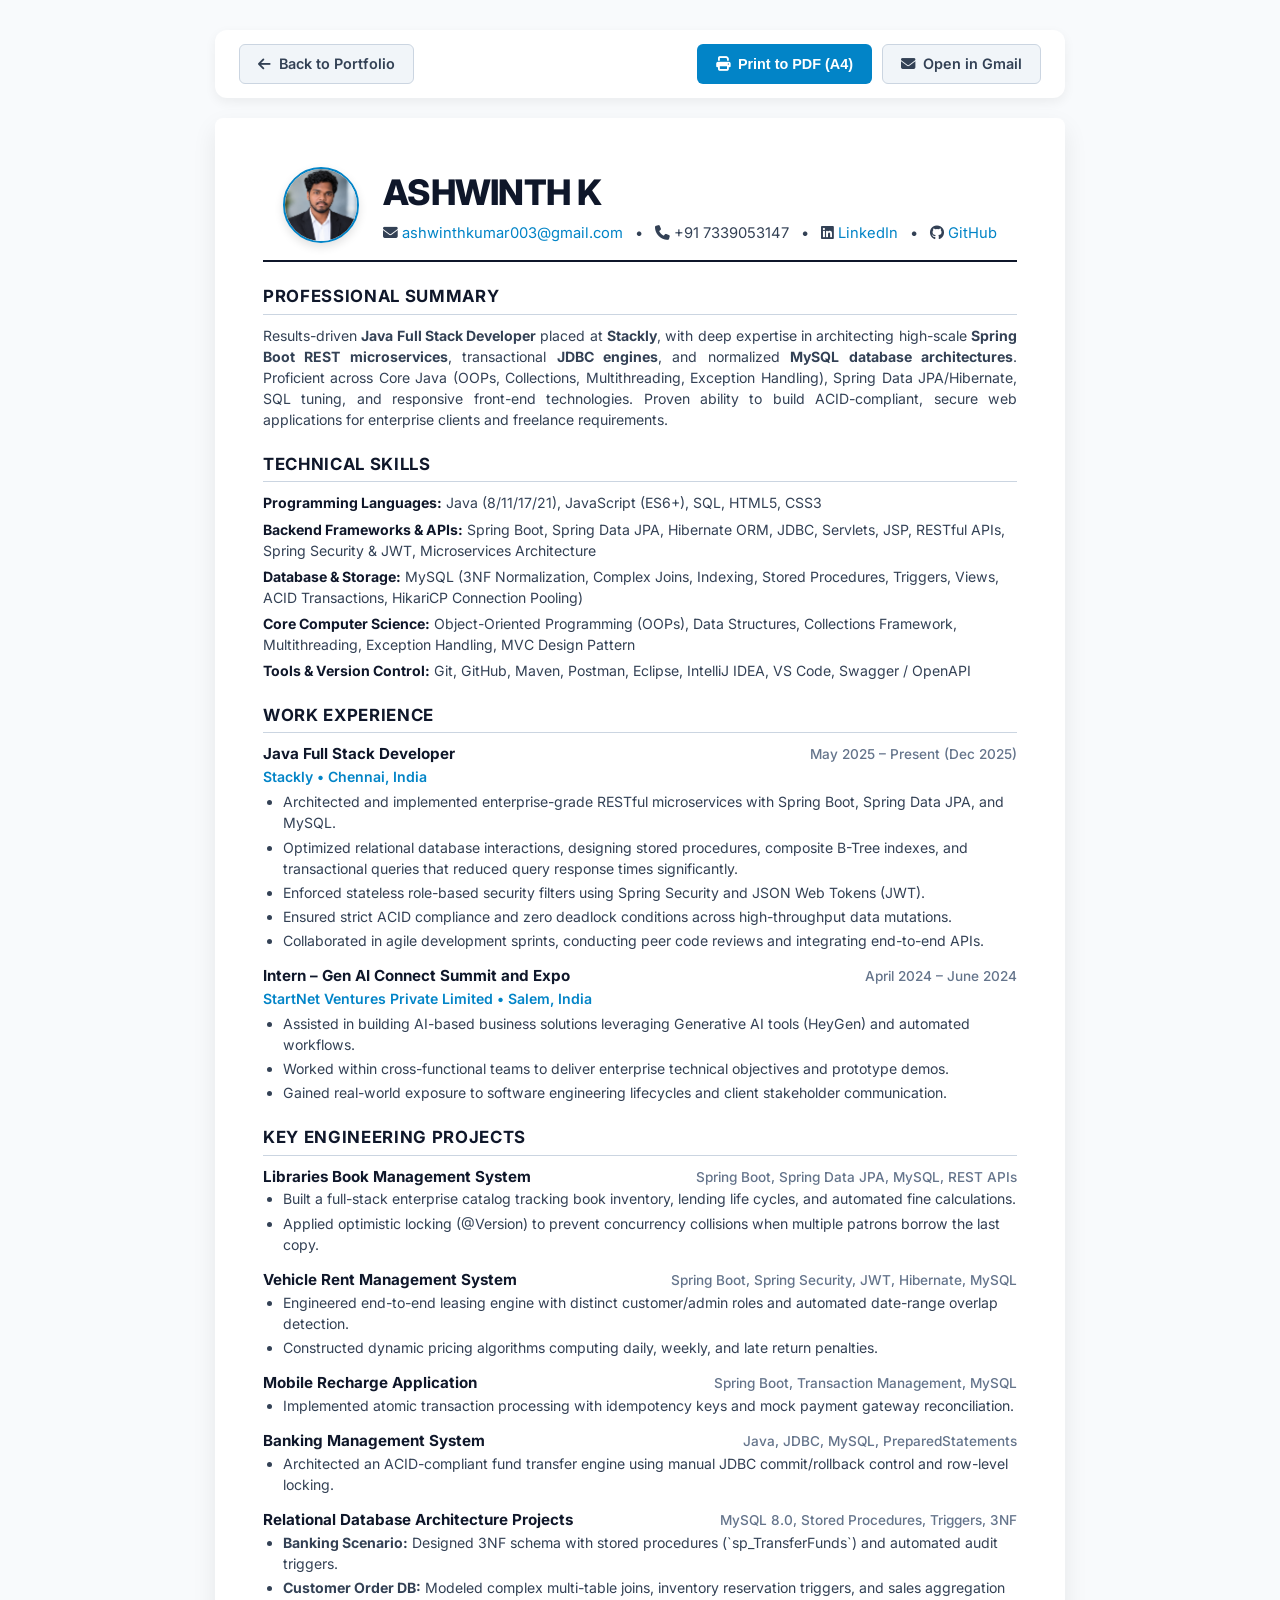
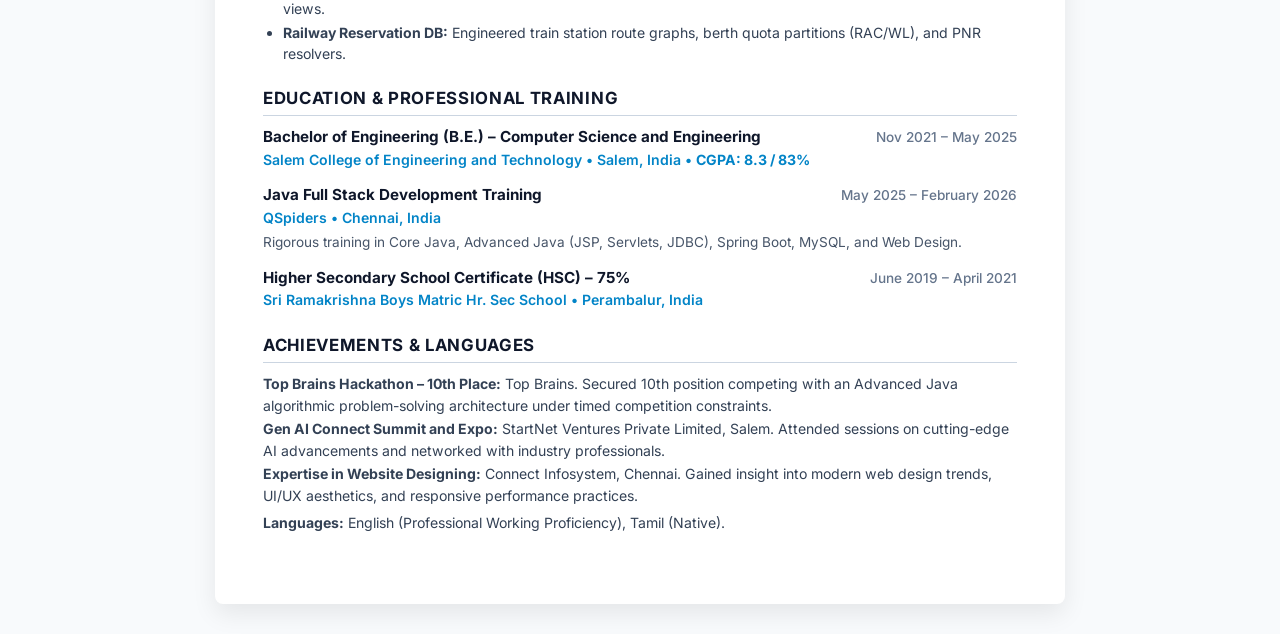
==== resume.html @ b4a5644e "Deploy Ashwinth K Java Full Stack Developer Portfolio" ====
<!DOCTYPE html>
<html lang="en">
<head>
  <meta charset="UTF-8">
  <meta name="viewport" content="width=device-width, initial-scale=1.0">
  <title>Ashwinth K - Resume | Java Full Stack Developer</title>
  
  <link rel="icon" type="image/png" href="assets/images/logo.png">
  <link rel="preconnect" href="https://fonts.googleapis.com">
  <link rel="preconnect" href="https://fonts.gstatic.com" crossorigin>
  <link href="https://fonts.googleapis.com/css2?family=Inter:wght@300;400;500;600;700;800&family=JetBrains+Mono:wght@400;500;600&display=swap" rel="stylesheet">
  <link rel="stylesheet" href="https://cdnjs.cloudflare.com/ajax/libs/font-awesome/6.5.1/css/all.min.css">

  <style>
    :root {
      --primary: #0f172a;
      --secondary: #334155;
      --accent: #0284c7;
      --border: #cbd5e1;
      --bg: #f8fafc;
    }

    * {
      box-sizing: border-box;
      margin: 0;
      padding: 0;
    }

    body {
      background-color: var(--bg);
      color: var(--primary);
      font-family: 'Inter', -apple-system, sans-serif;
      line-height: 1.5;
      padding: 30px 16px;
    }

    .toolbar {
      max-width: 850px;
      margin: 0 auto 20px auto;
      display: flex;
      justify-content: space-between;
      align-items: center;
      background: #ffffff;
      padding: 14px 24px;
      border-radius: 12px;
      box-shadow: 0 4px 12px rgba(0,0,0,0.06);
    }

    .btn {
      display: inline-flex;
      align-items: center;
      gap: 8px;
      padding: 8px 18px;
      border-radius: 6px;
      font-weight: 600;
      font-size: 0.9rem;
      cursor: pointer;
      text-decoration: none;
      transition: all 0.2s ease;
      border: 1px solid transparent;
    }

    .btn-primary {
      background: #0284c7;
      color: #ffffff;
    }

    .btn-primary:hover {
      background: #0369a1;
    }

    .btn-secondary {
      background: #f1f5f9;
      color: #334155;
      border-color: #cbd5e1;
    }

    .btn-secondary:hover {
      background: #e2e8f0;
    }

    .resume-sheet {
      max-width: 850px;
      margin: 0 auto;
      background: #ffffff;
      padding: 48px;
      border-radius: 8px;
      box-shadow: 0 10px 25px rgba(0,0,0,0.08);
    }

    header {
      text-align: center;
      border-bottom: 2px solid var(--primary);
      padding-bottom: 16px;
      margin-bottom: 22px;
    }

    h1 {
      font-size: 2.2rem;
      font-weight: 800;
      letter-spacing: -0.02em;
      color: var(--primary);
      margin-bottom: 6px;
    }

    .contact-info {
      font-size: 0.92rem;
      color: var(--secondary);
      display: flex;
      justify-content: center;
      flex-wrap: wrap;
      gap: 14px;
    }

    .contact-info a {
      color: var(--accent);
      text-decoration: none;
    }

    .section {
      margin-bottom: 22px;
    }

    .section-title {
      font-size: 1.05rem;
      font-weight: 700;
      text-transform: uppercase;
      letter-spacing: 0.04em;
      color: var(--primary);
      border-bottom: 1.5px solid var(--border);
      padding-bottom: 4px;
      margin-bottom: 10px;
    }

    .item {
      margin-bottom: 14px;
    }

    .item-header {
      display: flex;
      justify-content: space-between;
      align-items: baseline;
      font-weight: 700;
      font-size: 0.95rem;
      color: var(--primary);
    }

    .item-subheader {
      font-size: 0.88rem;
      color: var(--accent);
      font-weight: 600;
      margin-bottom: 4px;
    }

    .item-date {
      font-size: 0.85rem;
      color: #64748b;
      font-weight: 500;
    }

    ul.bullets {
      list-style-type: disc;
      margin-left: 20px;
      font-size: 0.88rem;
      color: #334155;
    }

    ul.bullets li {
      margin-bottom: 3px;
    }

    .skills-block {
      font-size: 0.88rem;
      color: #334155;
      display: flex;
      flex-direction: column;
      gap: 5px;
    }

    .skills-block strong {
      color: var(--primary);
    }

    /* Print-specific layout optimization for A4 */
    @media print {
      body {
        background: #ffffff;
        padding: 0;
      }

      .toolbar {
        display: none !important;
      }

      .resume-sheet {
        padding: 24px 32px;
        box-shadow: none;
        border-radius: 0;
        max-width: 100%;
      }

      h1 {
        font-size: 1.8rem;
      }

      .section {
        margin-bottom: 16px;
      }

      @page {
        margin: 1cm;
        size: A4 portrait;
      }
    }
  </style>
</head>
<body>

  <!-- Top Toolbar -->
  <div class="toolbar">
    <a href="index.html" class="btn btn-secondary">
      <i class="fa-solid fa-arrow-left"></i> Back to Portfolio
    </a>
    <div style="display: flex; gap: 10px;">
      <button onclick="window.print()" class="btn btn-primary">
        <i class="fa-solid fa-print"></i> Print to PDF (A4)
      </button>
      <a href="https://mail.google.com/mail/?view=cm&fs=1&to=ashwinthkumar003@gmail.com" target="_blank" rel="noopener noreferrer" class="btn btn-secondary">
        <i class="fa-solid fa-envelope"></i> Open in Gmail
      </a>
    </div>
  </div>

  <!-- Printable Resume Paper -->
  <main class="resume-sheet">
    <header style="display: flex; align-items: center; justify-content: center; gap: 24px; text-align: left;">
      <div style="width: 76px; height: 76px; border-radius: 50%; overflow: hidden; border: 2.5px solid #0284c7; flex-shrink: 0; box-shadow: 0 4px 10px rgba(0,0,0,0.12); display: flex; align-items: center; justify-content: center;">
        <img src="assets/images/Ashwinth_k.png" onerror="this.onerror=null; this.src='assets/images/profile-placeholder.svg';" alt="Ashwinth K" style="width: 100%; height: 100%; border-radius: 50%; object-fit: cover; transform: scale(1.05); display: block;">
      </div>
      <div>
        <h1 style="margin-bottom: 4px;">ASHWINTH K</h1>
        <div class="contact-info" style="justify-content: flex-start; gap: 12px;">
          <span><i class="fa-solid fa-envelope"></i> <a href="https://mail.google.com/mail/?view=cm&fs=1&to=ashwinthkumar003@gmail.com" target="_blank">ashwinthkumar003@gmail.com</a></span>
          <span>&bull;</span>
          <span><i class="fa-solid fa-phone"></i> +91 7339053147</span>
          <span>&bull;</span>
          <span><i class="fa-brands fa-linkedin"></i> <a href="https://www.linkedin.com/in/ashwinth-k-91616529b" target="_blank">LinkedIn</a></span>
          <span>&bull;</span>
          <span><i class="fa-brands fa-github"></i> <a href="https://github.com/Ashwinth-k-3018" target="_blank">GitHub</a></span>
        </div>
      </div>
    </header>

    <!-- Professional Summary -->
    <section class="section">
      <h2 class="section-title">Professional Summary</h2>
      <p style="font-size: 0.88rem; color: #334155; text-align: justify;">
        Results-driven <strong>Java Full Stack Developer</strong> placed at <strong>Stackly</strong>, with deep expertise in architecting high-scale <strong>Spring Boot REST microservices</strong>, transactional <strong>JDBC engines</strong>, and normalized <strong>MySQL database architectures</strong>. Proficient across Core Java (OOPs, Collections, Multithreading, Exception Handling), Spring Data JPA/Hibernate, SQL tuning, and responsive front-end technologies. Proven ability to build ACID-compliant, secure web applications for enterprise clients and freelance requirements.
      </p>
    </section>

    <!-- Technical Skills -->
    <section class="section">
      <h2 class="section-title">Technical Skills</h2>
      <div class="skills-block">
        <div><strong>Programming Languages:</strong> Java (8/11/17/21), JavaScript (ES6+), SQL, HTML5, CSS3</div>
        <div><strong>Backend Frameworks &amp; APIs:</strong> Spring Boot, Spring Data JPA, Hibernate ORM, JDBC, Servlets, JSP, RESTful APIs, Spring Security &amp; JWT, Microservices Architecture</div>
        <div><strong>Database &amp; Storage:</strong> MySQL (3NF Normalization, Complex Joins, Indexing, Stored Procedures, Triggers, Views, ACID Transactions, HikariCP Connection Pooling)</div>
        <div><strong>Core Computer Science:</strong> Object-Oriented Programming (OOPs), Data Structures, Collections Framework, Multithreading, Exception Handling, MVC Design Pattern</div>
        <div><strong>Tools &amp; Version Control:</strong> Git, GitHub, Maven, Postman, Eclipse, IntelliJ IDEA, VS Code, Swagger / OpenAPI</div>
      </div>
    </section>

    <!-- Work Experience -->
    <section class="section">
      <h2 class="section-title">Work Experience</h2>
      
      <div class="item">
        <div class="item-header">
          <span>Java Full Stack Developer</span>
          <span class="item-date">May 2025 &ndash; Present (Dec 2025)</span>
        </div>
        <div class="item-subheader">Stackly &bull; Chennai, India</div>
        <ul class="bullets">
          <li>Architected and implemented enterprise-grade RESTful microservices with Spring Boot, Spring Data JPA, and MySQL.</li>
          <li>Optimized relational database interactions, designing stored procedures, composite B-Tree indexes, and transactional queries that reduced query response times significantly.</li>
          <li>Enforced stateless role-based security filters using Spring Security and JSON Web Tokens (JWT).</li>
          <li>Ensured strict ACID compliance and zero deadlock conditions across high-throughput data mutations.</li>
          <li>Collaborated in agile development sprints, conducting peer code reviews and integrating end-to-end APIs.</li>
        </ul>
      </div>

      <div class="item">
        <div class="item-header">
          <span>Intern &ndash; Gen AI Connect Summit and Expo</span>
          <span class="item-date">April 2024 &ndash; June 2024</span>
        </div>
        <div class="item-subheader">StartNet Ventures Private Limited &bull; Salem, India</div>
        <ul class="bullets">
          <li>Assisted in building AI-based business solutions leveraging Generative AI tools (HeyGen) and automated workflows.</li>
          <li>Worked within cross-functional teams to deliver enterprise technical objectives and prototype demos.</li>
          <li>Gained real-world exposure to software engineering lifecycles and client stakeholder communication.</li>
        </ul>
      </div>
    </section>

    <!-- Key Projects -->
    <section class="section">
      <h2 class="section-title">Key Engineering Projects</h2>
      
      <div class="item">
        <div class="item-header">
          <span>Libraries Book Management System</span>
          <span class="item-date">Spring Boot, Spring Data JPA, MySQL, REST APIs</span>
        </div>
        <ul class="bullets">
          <li>Built a full-stack enterprise catalog tracking book inventory, lending life cycles, and automated fine calculations.</li>
          <li>Applied optimistic locking (@Version) to prevent concurrency collisions when multiple patrons borrow the last copy.</li>
        </ul>
      </div>

      <div class="item">
        <div class="item-header">
          <span>Vehicle Rent Management System</span>
          <span class="item-date">Spring Boot, Spring Security, JWT, Hibernate, MySQL</span>
        </div>
        <ul class="bullets">
          <li>Engineered end-to-end leasing engine with distinct customer/admin roles and automated date-range overlap detection.</li>
          <li>Constructed dynamic pricing algorithms computing daily, weekly, and late return penalties.</li>
        </ul>
      </div>

      <div class="item">
        <div class="item-header">
          <span>Mobile Recharge Application</span>
          <span class="item-date">Spring Boot, Transaction Management, MySQL</span>
        </div>
        <ul class="bullets">
          <li>Implemented atomic transaction processing with idempotency keys and mock payment gateway reconciliation.</li>
        </ul>
      </div>

      <div class="item">
        <div class="item-header">
          <span>Banking Management System</span>
          <span class="item-date">Java, JDBC, MySQL, PreparedStatements</span>
        </div>
        <ul class="bullets">
          <li>Architected an ACID-compliant fund transfer engine using manual JDBC commit/rollback control and row-level locking.</li>
        </ul>
      </div>

      <div class="item">
        <div class="item-header">
          <span>Relational Database Architecture Projects</span>
          <span class="item-date">MySQL 8.0, Stored Procedures, Triggers, 3NF</span>
        </div>
        <ul class="bullets">
          <li><strong>Banking Scenario:</strong> Designed 3NF schema with stored procedures (`sp_TransferFunds`) and automated audit triggers.</li>
          <li><strong>Customer Order DB:</strong> Modeled complex multi-table joins, inventory reservation triggers, and sales aggregation views.</li>
          <li><strong>Railway Reservation DB:</strong> Engineered train station route graphs, berth quota partitions (RAC/WL), and PNR resolvers.</li>
        </ul>
      </div>
    </section>

    <!-- Education & Training -->
    <section class="section">
      <h2 class="section-title">Education &amp; Professional Training</h2>
      
      <div class="item">
        <div class="item-header">
          <span>Bachelor of Engineering (B.E.) &ndash; Computer Science and Engineering</span>
          <span class="item-date">Nov 2021 &ndash; May 2025</span>
        </div>
        <div class="item-subheader">Salem College of Engineering and Technology &bull; Salem, India &bull; <strong>CGPA: 8.3 / 83%</strong></div>
      </div>

      <div class="item">
        <div class="item-header">
          <span>Java Full Stack Development Training</span>
          <span class="item-date">May 2025 &ndash; February 2026</span>
        </div>
        <div class="item-subheader">QSpiders &bull; Chennai, India</div>
        <p style="font-size: 0.85rem; color: #475569;">Rigorous training in Core Java, Advanced Java (JSP, Servlets, JDBC), Spring Boot, MySQL, and Web Design.</p>
      </div>

      <div class="item">
        <div class="item-header">
          <span>Higher Secondary School Certificate (HSC) &ndash; 75%</span>
          <span class="item-date">June 2019 &ndash; April 2021</span>
        </div>
        <div class="item-subheader">Sri Ramakrishna Boys Matric Hr. Sec School &bull; Perambalur, India</div>
      </div>
    </section>

    <!-- Achievements & Languages -->
    <section class="section">
      <h2 class="section-title">Achievements &amp; Languages</h2>
      <div style="font-size: 0.88rem; color: #334155; line-height: 1.6;">
        <p><strong>Top Brains Hackathon &ndash; 10th Place:</strong> Top Brains. Secured 10th position competing with an Advanced Java algorithmic problem-solving architecture under timed competition constraints.</p>
        <p><strong>Gen AI Connect Summit and Expo:</strong> StartNet Ventures Private Limited, Salem. Attended sessions on cutting-edge AI advancements and networked with industry professionals.</p>
        <p><strong>Expertise in Website Designing:</strong> Connect Infosystem, Chennai. Gained insight into modern web design trends, UI/UX aesthetics, and responsive performance practices.</p>
        <p style="margin-top: 4px;"><strong>Languages:</strong> English (Professional Working Proficiency), Tamil (Native).</p>
      </div>
    </section>

  </main>

</body>
</html>
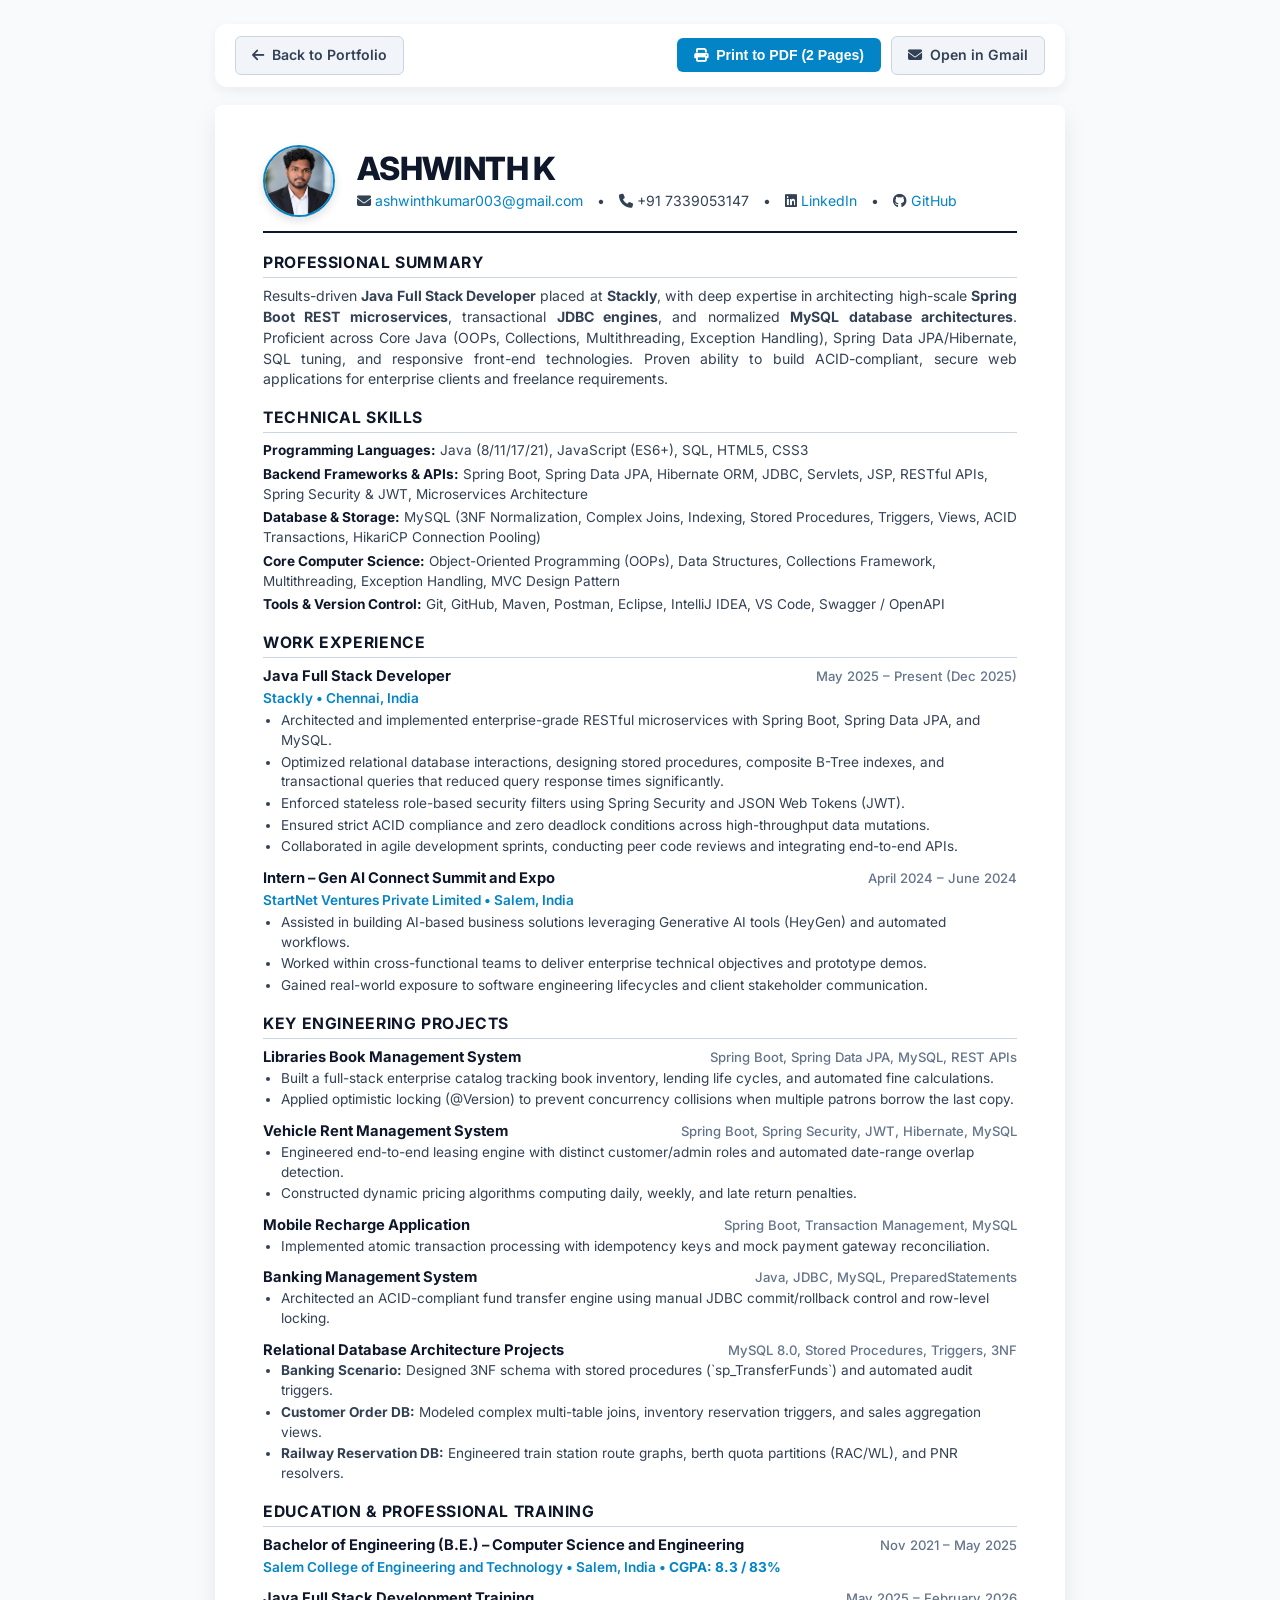
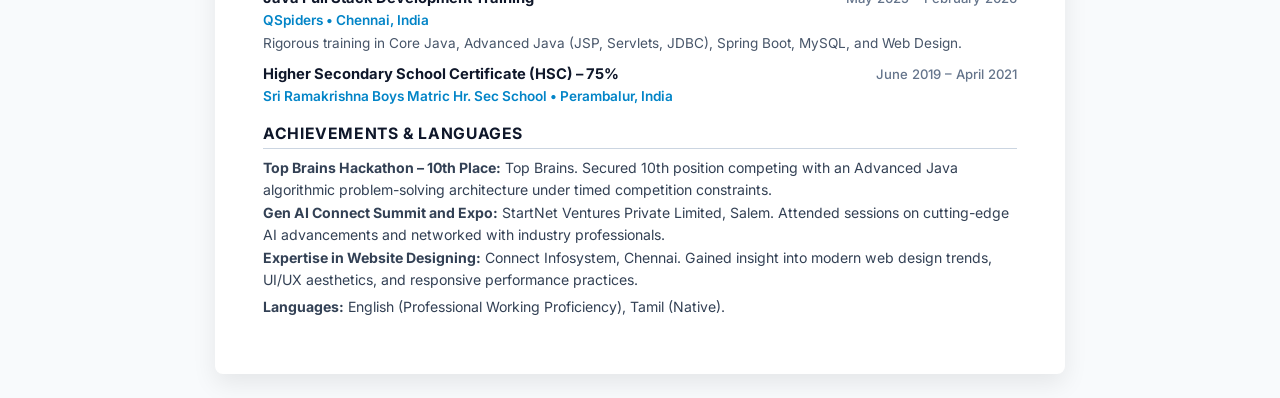
==== commit d9a26f5b: "Update portfolio responsive layout and 2-page resume" ====
--- a/resume.html
+++ b/resume.html
@@ -30,34 +30,42 @@
       background-color: var(--bg);
       color: var(--primary);
       font-family: 'Inter', -apple-system, sans-serif;
-      line-height: 1.5;
-      padding: 30px 16px;
+      line-height: 1.48;
+      padding: 24px 16px;
     }
 
     .toolbar {
       max-width: 850px;
-      margin: 0 auto 20px auto;
+      margin: 0 auto 18px auto;
       display: flex;
       justify-content: space-between;
       align-items: center;
       background: #ffffff;
-      padding: 14px 24px;
+      padding: 12px 20px;
       border-radius: 12px;
       box-shadow: 0 4px 12px rgba(0,0,0,0.06);
+      gap: 12px;
+    }
+
+    .toolbar-actions {
+      display: flex;
+      gap: 10px;
+      align-items: center;
     }
 
     .btn {
       display: inline-flex;
       align-items: center;
       gap: 8px;
-      padding: 8px 18px;
+      padding: 8px 16px;
       border-radius: 6px;
       font-weight: 600;
-      font-size: 0.9rem;
+      font-size: 0.88rem;
       cursor: pointer;
       text-decoration: none;
       transition: all 0.2s ease;
       border: 1px solid transparent;
+      white-space: nowrap;
     }
 
     .btn-primary {
@@ -83,33 +91,60 @@
       max-width: 850px;
       margin: 0 auto;
       background: #ffffff;
-      padding: 48px;
+      padding: 40px 48px;
       border-radius: 8px;
       box-shadow: 0 10px 25px rgba(0,0,0,0.08);
     }
 
     header {
-      text-align: center;
       border-bottom: 2px solid var(--primary);
-      padding-bottom: 16px;
-      margin-bottom: 22px;
+      padding-bottom: 14px;
+      margin-bottom: 18px;
+      display: flex;
+      align-items: center;
+      gap: 22px;
+    }
+
+    .resume-avatar {
+      width: 72px;
+      height: 72px;
+      border-radius: 50%;
+      overflow: hidden;
+      border: 2.5px solid #0284c7;
+      flex-shrink: 0;
+      box-shadow: 0 4px 10px rgba(0,0,0,0.12);
+    }
+
+    .resume-avatar img {
+      width: 100%;
+      height: 100%;
+      border-radius: 50%;
+      object-fit: cover;
+      transform: scale(1.05);
+      display: block;
+    }
+
+    .resume-header-info {
+      flex: 1;
+      min-width: 0;
     }
 
     h1 {
-      font-size: 2.2rem;
+      font-size: 2rem;
       font-weight: 800;
       letter-spacing: -0.02em;
       color: var(--primary);
-      margin-bottom: 6px;
+      margin-bottom: 4px;
+      line-height: 1.15;
     }
 
     .contact-info {
-      font-size: 0.92rem;
+      font-size: 0.88rem;
       color: var(--secondary);
       display: flex;
-      justify-content: center;
       flex-wrap: wrap;
-      gap: 14px;
+      gap: 10px 14px;
+      line-height: 1.4;
     }
 
     .contact-info a {
@@ -117,23 +152,27 @@
       text-decoration: none;
     }
 
+    .contact-info a:hover {
+      text-decoration: underline;
+    }
+
     .section {
-      margin-bottom: 22px;
+      margin-bottom: 16px;
     }
 
     .section-title {
-      font-size: 1.05rem;
+      font-size: 0.98rem;
       font-weight: 700;
       text-transform: uppercase;
       letter-spacing: 0.04em;
       color: var(--primary);
       border-bottom: 1.5px solid var(--border);
-      padding-bottom: 4px;
-      margin-bottom: 10px;
+      padding-bottom: 3px;
+      margin-bottom: 8px;
     }
 
     .item {
-      margin-bottom: 14px;
+      margin-bottom: 11px;
     }
 
     .item-header {
@@ -141,51 +180,141 @@
       justify-content: space-between;
       align-items: baseline;
       font-weight: 700;
-      font-size: 0.95rem;
+      font-size: 0.92rem;
       color: var(--primary);
+      gap: 8px;
     }
 
     .item-subheader {
-      font-size: 0.88rem;
+      font-size: 0.85rem;
       color: var(--accent);
       font-weight: 600;
-      margin-bottom: 4px;
+      margin-bottom: 3px;
     }
 
     .item-date {
-      font-size: 0.85rem;
+      font-size: 0.82rem;
       color: #64748b;
       font-weight: 500;
+      white-space: nowrap;
     }
 
     ul.bullets {
       list-style-type: disc;
-      margin-left: 20px;
-      font-size: 0.88rem;
+      margin-left: 18px;
+      font-size: 0.85rem;
       color: #334155;
+      line-height: 1.45;
     }
 
     ul.bullets li {
-      margin-bottom: 3px;
+      margin-bottom: 2px;
     }
 
     .skills-block {
-      font-size: 0.88rem;
+      font-size: 0.85rem;
       color: #334155;
       display: flex;
       flex-direction: column;
-      gap: 5px;
+      gap: 4px;
+      line-height: 1.45;
     }
 
     .skills-block strong {
       color: var(--primary);
     }
 
-    /* Print-specific layout optimization for A4 */
+    /* Mobile & Tablet Styles */
+    @media (max-width: 768px) {
+      body {
+        padding: 14px 10px;
+      }
+
+      .toolbar {
+        flex-direction: column;
+        gap: 10px;
+        align-items: stretch;
+        padding: 12px 14px;
+      }
+
+      .toolbar-actions {
+        display: flex;
+        flex-direction: column;
+        gap: 8px;
+        width: 100%;
+      }
+
+      .toolbar .btn {
+        width: 100%;
+        justify-content: center;
+      }
+
+      .resume-sheet {
+        padding: 24px 16px;
+        border-radius: 8px;
+      }
+
+      header {
+        flex-direction: column;
+        text-align: center;
+        gap: 12px;
+      }
+
+      .contact-info {
+        justify-content: center;
+        font-size: 0.84rem;
+        gap: 8px;
+      }
+
+      .item-header {
+        flex-direction: column;
+        align-items: flex-start;
+        gap: 2px;
+      }
+
+      .item-date {
+        color: var(--accent);
+        font-size: 0.8rem;
+      }
+    }
+
+    @media (max-width: 480px) {
+      h1 {
+        font-size: 1.55rem;
+      }
+
+      .resume-avatar {
+        width: 62px;
+        height: 62px;
+        margin: 0 auto;
+      }
+
+      .resume-sheet {
+        padding: 18px 12px;
+      }
+
+      .section-title {
+        font-size: 0.92rem;
+      }
+
+      ul.bullets {
+        margin-left: 15px;
+        font-size: 0.82rem;
+      }
+
+      .skills-block {
+        font-size: 0.82rem;
+      }
+    }
+
+    /* Print-specific layout: Exactly 2 Full Pages on A4 */
     @media print {
       body {
-        background: #ffffff;
-        padding: 0;
+        background: #ffffff !important;
+        padding: 0 !important;
+        font-size: 9.2pt !important;
+        line-height: 1.34 !important;
+        color: #1e293b !important;
       }
 
       .toolbar {
@@ -193,22 +322,79 @@
       }
 
       .resume-sheet {
-        padding: 24px 32px;
-        box-shadow: none;
-        border-radius: 0;
-        max-width: 100%;
+        padding: 0 !important;
+        box-shadow: none !important;
+        border-radius: 0 !important;
+        max-width: 100% !important;
+        margin: 0 !important;
+      }
+
+      header {
+        border-bottom: 1.5px solid var(--primary) !important;
+        padding-bottom: 8px !important;
+        margin-bottom: 10px !important;
+        gap: 16px !important;
+      }
+
+      .resume-avatar {
+        width: 58px !important;
+        height: 58px !important;
       }
 
       h1 {
-        font-size: 1.8rem;
+        font-size: 1.6rem !important;
+        margin-bottom: 2px !important;
+      }
+
+      .contact-info {
+        font-size: 0.8rem !important;
+        gap: 8px !important;
       }
 
       .section {
-        margin-bottom: 16px;
+        margin-bottom: 10px !important;
+      }
+
+      .section-title {
+        font-size: 0.9rem !important;
+        padding-bottom: 2px !important;
+        margin-bottom: 5px !important;
+        border-bottom-width: 1px !important;
+      }
+
+      .item {
+        margin-bottom: 6px !important;
+      }
+
+      .item-header {
+        font-size: 0.88rem !important;
+      }
+
+      .item-subheader {
+        font-size: 0.82rem !important;
+        margin-bottom: 2px !important;
+      }
+
+      .item-date {
+        font-size: 0.78rem !important;
+      }
+
+      ul.bullets {
+        margin-left: 16px !important;
+        font-size: 0.8rem !important;
+      }
+
+      ul.bullets li {
+        margin-bottom: 1.5px !important;
+      }
+
+      .skills-block {
+        font-size: 0.8rem !important;
+        gap: 2.5px !important;
       }
 
       @page {
-        margin: 1cm;
+        margin: 0.7cm 1cm;
         size: A4 portrait;
       }
     }
@@ -221,9 +407,9 @@
     <a href="index.html" class="btn btn-secondary">
       <i class="fa-solid fa-arrow-left"></i> Back to Portfolio
     </a>
-    <div style="display: flex; gap: 10px;">
+    <div class="toolbar-actions">
       <button onclick="window.print()" class="btn btn-primary">
-        <i class="fa-solid fa-print"></i> Print to PDF (A4)
+        <i class="fa-solid fa-print"></i> Print to PDF (2 Pages)
       </button>
       <a href="https://mail.google.com/mail/?view=cm&fs=1&to=ashwinthkumar003@gmail.com" target="_blank" rel="noopener noreferrer" class="btn btn-secondary">
         <i class="fa-solid fa-envelope"></i> Open in Gmail
@@ -233,13 +419,13 @@
 
   <!-- Printable Resume Paper -->
   <main class="resume-sheet">
-    <header style="display: flex; align-items: center; justify-content: center; gap: 24px; text-align: left;">
-      <div style="width: 76px; height: 76px; border-radius: 50%; overflow: hidden; border: 2.5px solid #0284c7; flex-shrink: 0; box-shadow: 0 4px 10px rgba(0,0,0,0.12); display: flex; align-items: center; justify-content: center;">
-        <img src="assets/images/Ashwinth_k.png" onerror="this.onerror=null; this.src='assets/images/profile-placeholder.svg';" alt="Ashwinth K" style="width: 100%; height: 100%; border-radius: 50%; object-fit: cover; transform: scale(1.05); display: block;">
-      </div>
-      <div>
-        <h1 style="margin-bottom: 4px;">ASHWINTH K</h1>
-        <div class="contact-info" style="justify-content: flex-start; gap: 12px;">
+    <header>
+      <div class="resume-avatar">
+        <img src="assets/images/Ashwinth_k.png" onerror="this.onerror=null; this.src='assets/images/profile-placeholder.svg';" alt="Ashwinth K">
+      </div>
+      <div class="resume-header-info">
+        <h1>ASHWINTH K</h1>
+        <div class="contact-info">
           <span><i class="fa-solid fa-envelope"></i> <a href="https://mail.google.com/mail/?view=cm&fs=1&to=ashwinthkumar003@gmail.com" target="_blank">ashwinthkumar003@gmail.com</a></span>
           <span>&bull;</span>
           <span><i class="fa-solid fa-phone"></i> +91 7339053147</span>
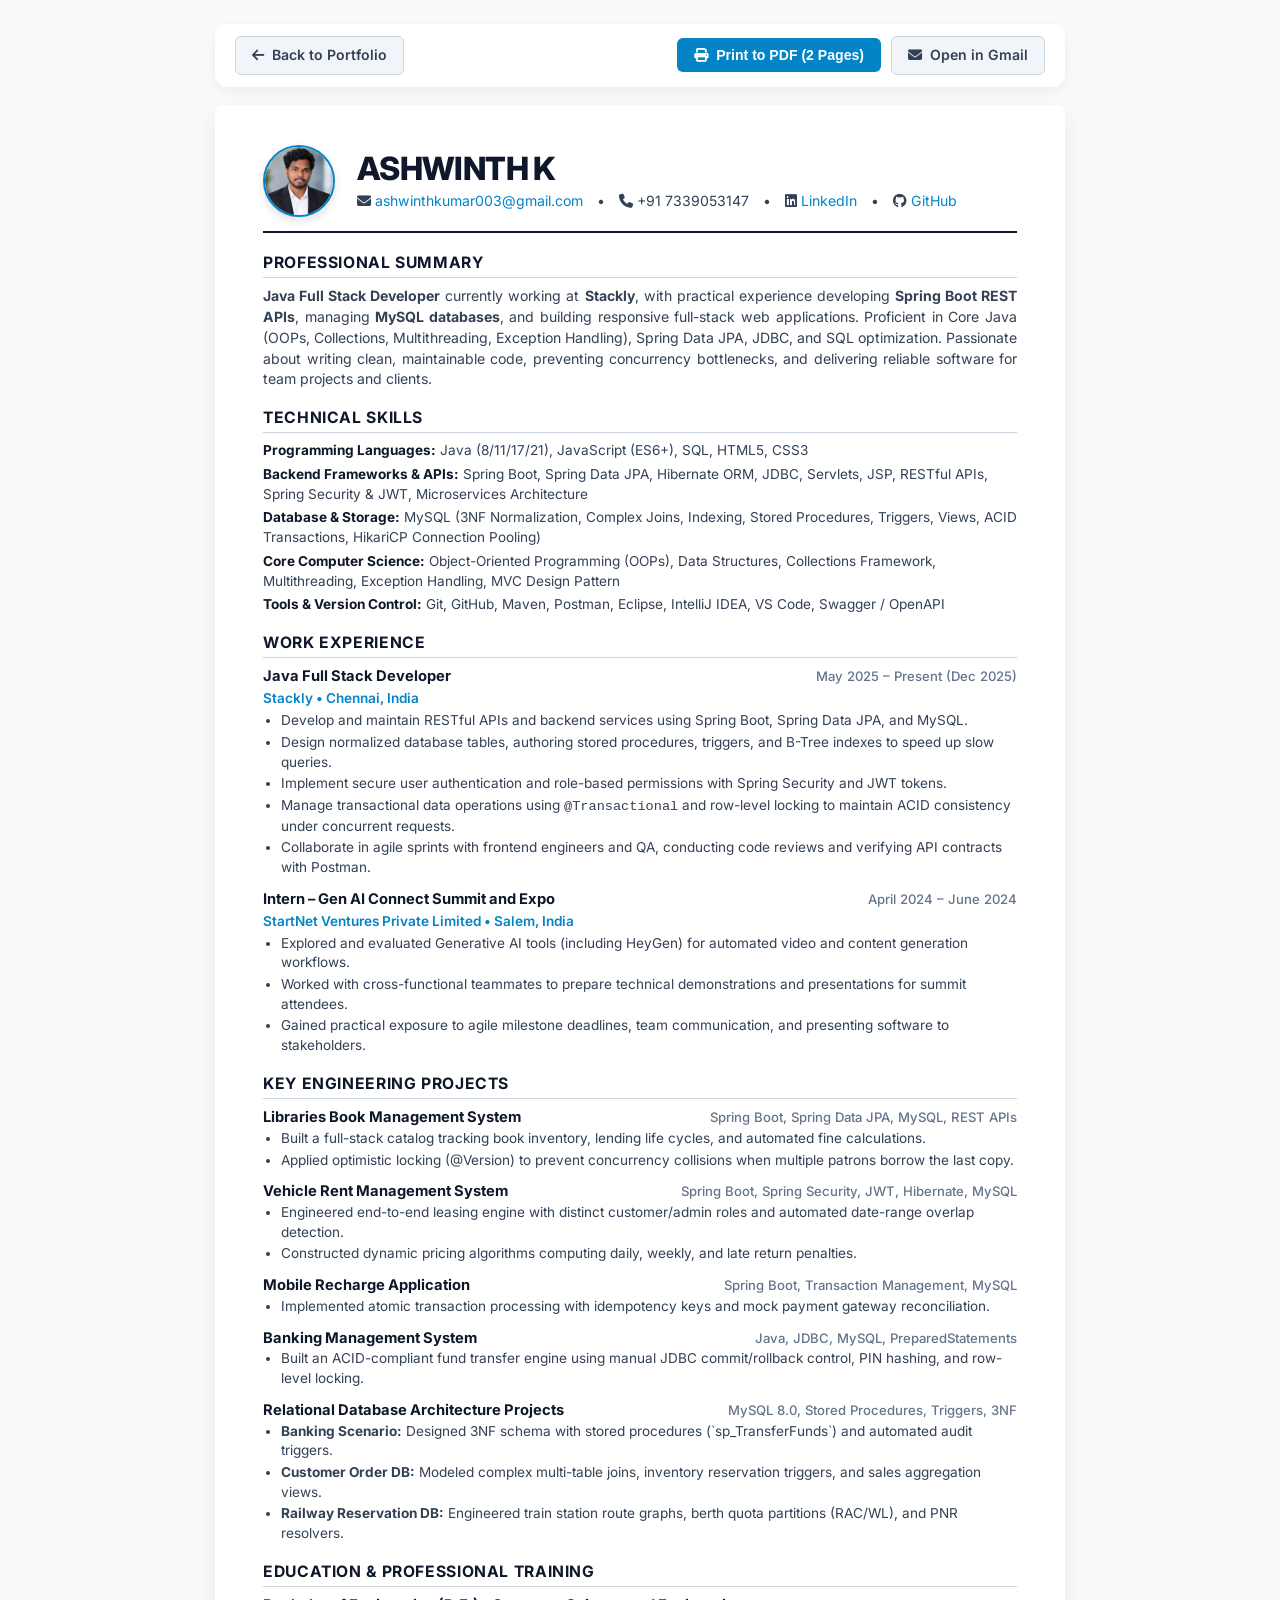
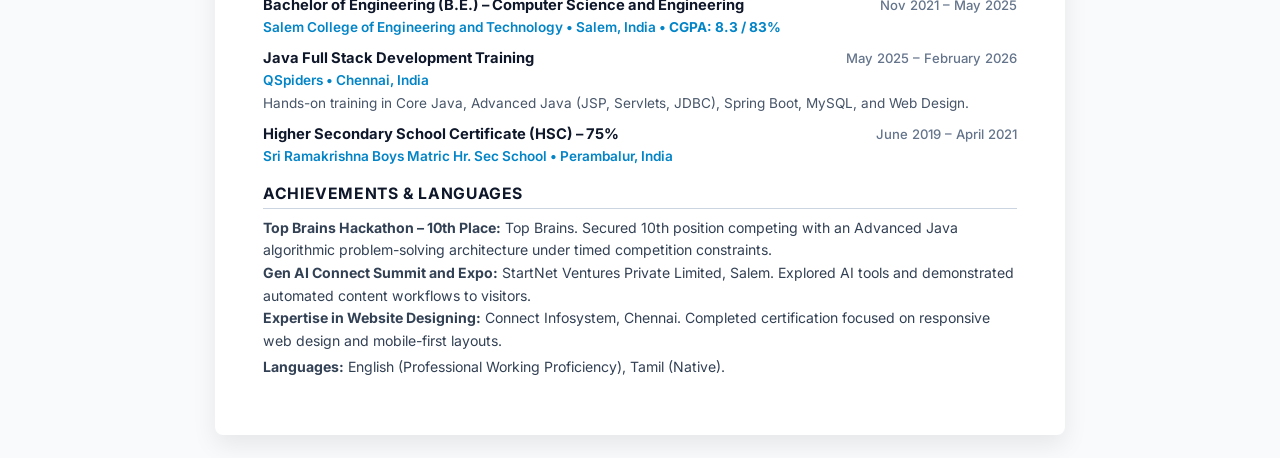
==== commit 7fcdd668: "portfolio and resume content" ====
--- a/resume.html
+++ b/resume.html
@@ -441,7 +441,7 @@
     <section class="section">
       <h2 class="section-title">Professional Summary</h2>
       <p style="font-size: 0.88rem; color: #334155; text-align: justify;">
-        Results-driven <strong>Java Full Stack Developer</strong> placed at <strong>Stackly</strong>, with deep expertise in architecting high-scale <strong>Spring Boot REST microservices</strong>, transactional <strong>JDBC engines</strong>, and normalized <strong>MySQL database architectures</strong>. Proficient across Core Java (OOPs, Collections, Multithreading, Exception Handling), Spring Data JPA/Hibernate, SQL tuning, and responsive front-end technologies. Proven ability to build ACID-compliant, secure web applications for enterprise clients and freelance requirements.
+        <strong>Java Full Stack Developer</strong> currently working at <strong>Stackly</strong>, with practical experience developing <strong>Spring Boot REST APIs</strong>, managing <strong>MySQL databases</strong>, and building responsive full-stack web applications. Proficient in Core Java (OOPs, Collections, Multithreading, Exception Handling), Spring Data JPA, JDBC, and SQL optimization. Passionate about writing clean, maintainable code, preventing concurrency bottlenecks, and delivering reliable software for team projects and clients.
       </p>
     </section>
 
@@ -468,11 +468,11 @@
         </div>
         <div class="item-subheader">Stackly &bull; Chennai, India</div>
         <ul class="bullets">
-          <li>Architected and implemented enterprise-grade RESTful microservices with Spring Boot, Spring Data JPA, and MySQL.</li>
-          <li>Optimized relational database interactions, designing stored procedures, composite B-Tree indexes, and transactional queries that reduced query response times significantly.</li>
-          <li>Enforced stateless role-based security filters using Spring Security and JSON Web Tokens (JWT).</li>
-          <li>Ensured strict ACID compliance and zero deadlock conditions across high-throughput data mutations.</li>
-          <li>Collaborated in agile development sprints, conducting peer code reviews and integrating end-to-end APIs.</li>
+          <li>Develop and maintain RESTful APIs and backend services using Spring Boot, Spring Data JPA, and MySQL.</li>
+          <li>Design normalized database tables, authoring stored procedures, triggers, and B-Tree indexes to speed up slow queries.</li>
+          <li>Implement secure user authentication and role-based permissions with Spring Security and JWT tokens.</li>
+          <li>Manage transactional data operations using <code>@Transactional</code> and row-level locking to maintain ACID consistency under concurrent requests.</li>
+          <li>Collaborate in agile sprints with frontend engineers and QA, conducting code reviews and verifying API contracts with Postman.</li>
         </ul>
       </div>
 
@@ -483,9 +483,9 @@
         </div>
         <div class="item-subheader">StartNet Ventures Private Limited &bull; Salem, India</div>
         <ul class="bullets">
-          <li>Assisted in building AI-based business solutions leveraging Generative AI tools (HeyGen) and automated workflows.</li>
-          <li>Worked within cross-functional teams to deliver enterprise technical objectives and prototype demos.</li>
-          <li>Gained real-world exposure to software engineering lifecycles and client stakeholder communication.</li>
+          <li>Explored and evaluated Generative AI tools (including HeyGen) for automated video and content generation workflows.</li>
+          <li>Worked with cross-functional teammates to prepare technical demonstrations and presentations for summit attendees.</li>
+          <li>Gained practical exposure to agile milestone deadlines, team communication, and presenting software to stakeholders.</li>
         </ul>
       </div>
     </section>
@@ -500,7 +500,7 @@
           <span class="item-date">Spring Boot, Spring Data JPA, MySQL, REST APIs</span>
         </div>
         <ul class="bullets">
-          <li>Built a full-stack enterprise catalog tracking book inventory, lending life cycles, and automated fine calculations.</li>
+          <li>Built a full-stack catalog tracking book inventory, lending life cycles, and automated fine calculations.</li>
           <li>Applied optimistic locking (@Version) to prevent concurrency collisions when multiple patrons borrow the last copy.</li>
         </ul>
       </div>
@@ -532,7 +532,7 @@
           <span class="item-date">Java, JDBC, MySQL, PreparedStatements</span>
         </div>
         <ul class="bullets">
-          <li>Architected an ACID-compliant fund transfer engine using manual JDBC commit/rollback control and row-level locking.</li>
+          <li>Built an ACID-compliant fund transfer engine using manual JDBC commit/rollback control, PIN hashing, and row-level locking.</li>
         </ul>
       </div>
 
@@ -567,7 +567,7 @@
           <span class="item-date">May 2025 &ndash; February 2026</span>
         </div>
         <div class="item-subheader">QSpiders &bull; Chennai, India</div>
-        <p style="font-size: 0.85rem; color: #475569;">Rigorous training in Core Java, Advanced Java (JSP, Servlets, JDBC), Spring Boot, MySQL, and Web Design.</p>
+        <p style="font-size: 0.85rem; color: #475569;">Hands-on training in Core Java, Advanced Java (JSP, Servlets, JDBC), Spring Boot, MySQL, and Web Design.</p>
       </div>
 
       <div class="item">
@@ -584,8 +584,8 @@
       <h2 class="section-title">Achievements &amp; Languages</h2>
       <div style="font-size: 0.88rem; color: #334155; line-height: 1.6;">
         <p><strong>Top Brains Hackathon &ndash; 10th Place:</strong> Top Brains. Secured 10th position competing with an Advanced Java algorithmic problem-solving architecture under timed competition constraints.</p>
-        <p><strong>Gen AI Connect Summit and Expo:</strong> StartNet Ventures Private Limited, Salem. Attended sessions on cutting-edge AI advancements and networked with industry professionals.</p>
-        <p><strong>Expertise in Website Designing:</strong> Connect Infosystem, Chennai. Gained insight into modern web design trends, UI/UX aesthetics, and responsive performance practices.</p>
+        <p><strong>Gen AI Connect Summit and Expo:</strong> StartNet Ventures Private Limited, Salem. Explored AI tools and demonstrated automated content workflows to visitors.</p>
+        <p><strong>Expertise in Website Designing:</strong> Connect Infosystem, Chennai. Completed certification focused on responsive web design and mobile-first layouts.</p>
         <p style="margin-top: 4px;"><strong>Languages:</strong> English (Professional Working Proficiency), Tamil (Native).</p>
       </div>
     </section>
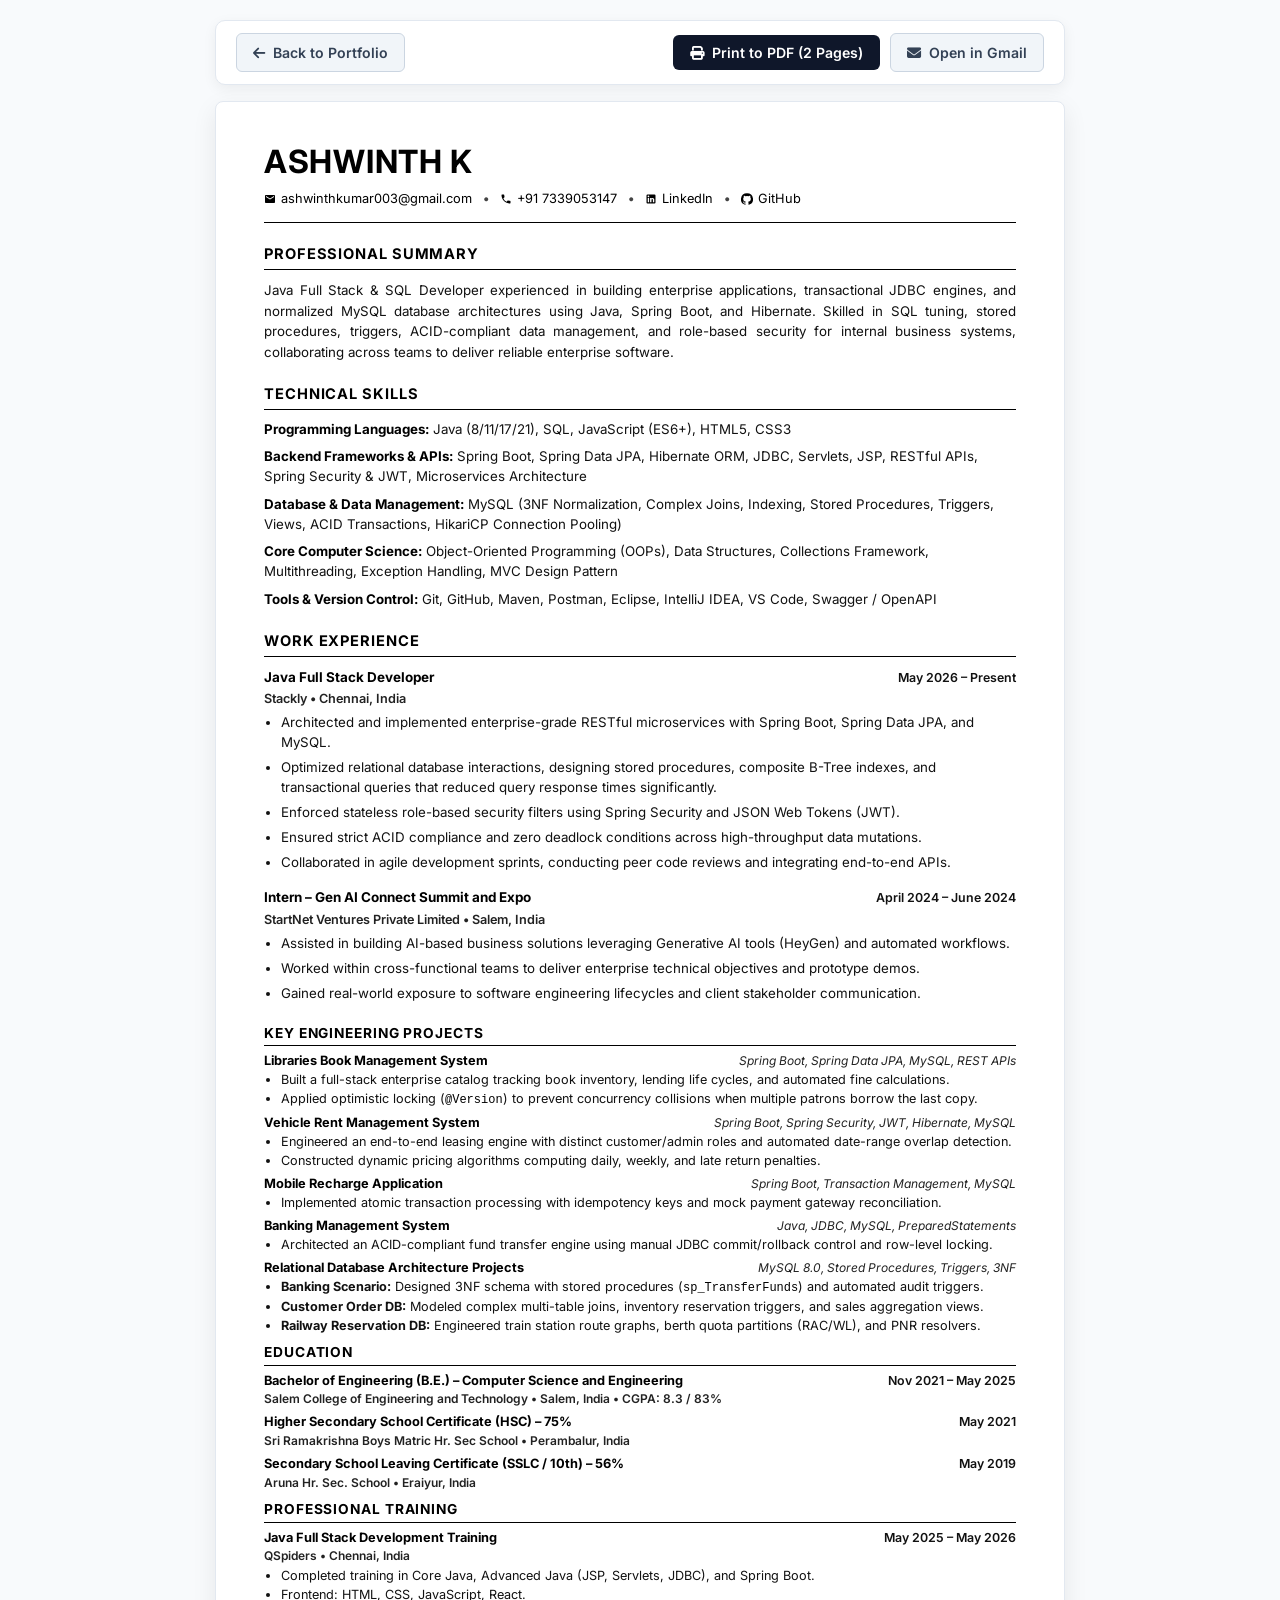
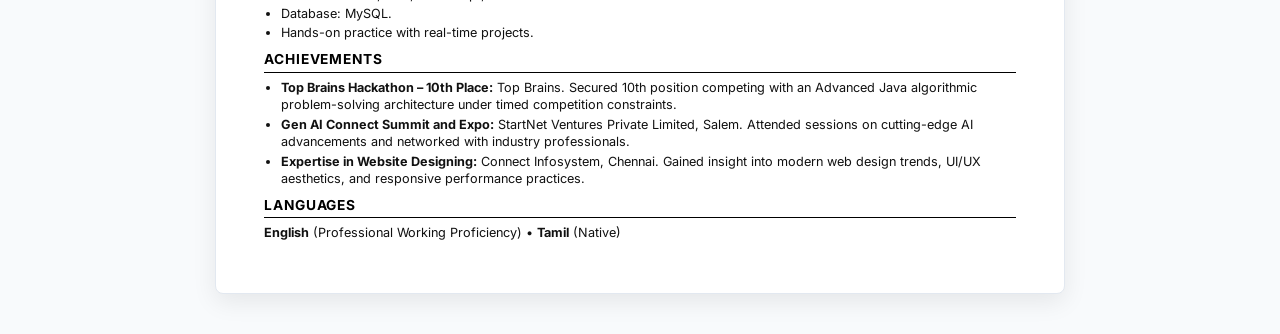
==== commit a6b0cf54: "Update resume" ====
--- a/resume.html
+++ b/resume.html
@@ -1,23 +1,20 @@
 <!DOCTYPE html>
 <html lang="en">
 <head>
-  <meta charset="UTF-8">
-  <meta name="viewport" content="width=device-width, initial-scale=1.0">
+  <meta charset="UTF-8" />
+  <meta name="viewport" content="width=device-width, initial-scale=1.0" />
   <title>Ashwinth K - Resume | Java Full Stack Developer</title>
   
-  <link rel="icon" type="image/png" href="assets/images/logo.png">
-  <link rel="preconnect" href="https://fonts.googleapis.com">
-  <link rel="preconnect" href="https://fonts.gstatic.com" crossorigin>
-  <link href="https://fonts.googleapis.com/css2?family=Inter:wght@300;400;500;600;700;800&family=JetBrains+Mono:wght@400;500;600&display=swap" rel="stylesheet">
-  <link rel="stylesheet" href="https://cdnjs.cloudflare.com/ajax/libs/font-awesome/6.5.1/css/all.min.css">
+  <link rel="icon" type="image/png" href="assets/images/logo.png" />
+  <link rel="preconnect" href="https://fonts.googleapis.com" />
+  <link rel="preconnect" href="https://fonts.gstatic.com" crossorigin />
+  <link href="https://fonts.googleapis.com/css2?family=Inter:wght@400;500;600;700&display=swap" rel="stylesheet" />
+  <link rel="stylesheet" href="https://cdnjs.cloudflare.com/ajax/libs/font-awesome/6.5.1/css/all.min.css" />
 
   <style>
-    :root {
-      --primary: #0f172a;
-      --secondary: #334155;
-      --accent: #0284c7;
-      --border: #cbd5e1;
-      --bg: #f8fafc;
+    @page {
+      size: A4 portrait;
+      margin: 14mm 16mm 14mm 16mm;
     }
 
     * {
@@ -27,23 +24,28 @@
     }
 
     body {
-      background-color: var(--bg);
-      color: var(--primary);
-      font-family: 'Inter', -apple-system, sans-serif;
-      line-height: 1.48;
-      padding: 24px 16px;
-    }
-
+      font-family: "Segoe UI", "Inter", "Helvetica Neue", Arial, sans-serif;
+      font-size: 10pt;
+      line-height: 1.5;
+      color: #000000;
+      background: #f8fafc;
+      -webkit-print-color-adjust: exact;
+      print-color-adjust: exact;
+      padding: 20px 16px 40px 16px;
+    }
+
+    /* Screen Toolbar */
     .toolbar {
       max-width: 850px;
-      margin: 0 auto 18px auto;
+      margin: 0 auto 16px auto;
       display: flex;
       justify-content: space-between;
       align-items: center;
       background: #ffffff;
       padding: 12px 20px;
-      border-radius: 12px;
-      box-shadow: 0 4px 12px rgba(0,0,0,0.06);
+      border-radius: 10px;
+      box-shadow: 0 4px 14px rgba(0, 0, 0, 0.06);
+      border: 1px solid #e2e8f0;
       gap: 12px;
     }
 
@@ -66,15 +68,16 @@
       transition: all 0.2s ease;
       border: 1px solid transparent;
       white-space: nowrap;
+      font-family: inherit;
     }
 
     .btn-primary {
-      background: #0284c7;
+      background: #0f172a;
       color: #ffffff;
     }
 
     .btn-primary:hover {
-      background: #0369a1;
+      background: #1e293b;
     }
 
     .btn-secondary {
@@ -87,147 +90,265 @@
       background: #e2e8f0;
     }
 
-    .resume-sheet {
+    /* Resume Document Wrapper */
+    .resume-paper {
       max-width: 850px;
       margin: 0 auto;
       background: #ffffff;
-      padding: 40px 48px;
+      padding: 42px 48px;
+      box-shadow: 0 8px 24px rgba(0, 0, 0, 0.08);
       border-radius: 8px;
-      box-shadow: 0 10px 25px rgba(0,0,0,0.08);
-    }
-
-    header {
-      border-bottom: 2px solid var(--primary);
+      border: 1px solid #e2e8f0;
+    }
+
+    /* Header */
+    .header {
+      border-bottom: 1.8px solid #000000;
       padding-bottom: 14px;
-      margin-bottom: 18px;
-      display: flex;
-      align-items: center;
-      gap: 22px;
-    }
-
-    .resume-avatar {
-      width: 72px;
-      height: 72px;
-      border-radius: 50%;
-      overflow: hidden;
-      border: 2.5px solid #0284c7;
-      flex-shrink: 0;
-      box-shadow: 0 4px 10px rgba(0,0,0,0.12);
-    }
-
-    .resume-avatar img {
-      width: 100%;
-      height: 100%;
-      border-radius: 50%;
-      object-fit: cover;
-      transform: scale(1.05);
-      display: block;
-    }
-
-    .resume-header-info {
-      flex: 1;
-      min-width: 0;
-    }
-
-    h1 {
-      font-size: 2rem;
-      font-weight: 800;
-      letter-spacing: -0.02em;
-      color: var(--primary);
-      margin-bottom: 4px;
+      margin-bottom: 20px;
+    }
+
+    .name {
+      font-size: 24pt;
+      font-weight: 700;
+      letter-spacing: 0.7px;
+      color: #000000;
       line-height: 1.15;
-    }
-
-    .contact-info {
-      font-size: 0.88rem;
-      color: var(--secondary);
+      margin-bottom: 8px;
+    }
+
+    .contact-row {
       display: flex;
       flex-wrap: wrap;
-      gap: 10px 14px;
-      line-height: 1.4;
-    }
-
-    .contact-info a {
-      color: var(--accent);
+      align-items: center;
+      gap: 6px 11px;
+      font-size: 9.6pt;
+      color: #111111;
+    }
+
+    .contact-item {
+      display: inline-flex;
+      align-items: center;
+      gap: 5px;
+      color: #000000;
       text-decoration: none;
-    }
-
-    .contact-info a:hover {
+      transition: color 0.15s ease;
+    }
+
+    .contact-item:hover {
       text-decoration: underline;
     }
 
+    .contact-sep {
+      color: #444444;
+      font-weight: 600;
+    }
+
+    .icon {
+      width: 12px;
+      height: 12px;
+      fill: #000000;
+      flex-shrink: 0;
+    }
+
+    /* Section Headings */
     .section {
-      margin-bottom: 16px;
+      margin-bottom: 20px;
+    }
+
+    .section:last-child {
+      margin-bottom: 0;
     }
 
     .section-title {
-      font-size: 0.98rem;
+      font-size: 11pt;
       font-weight: 700;
+      letter-spacing: 0.9px;
       text-transform: uppercase;
-      letter-spacing: 0.04em;
-      color: var(--primary);
-      border-bottom: 1.5px solid var(--border);
-      padding-bottom: 3px;
-      margin-bottom: 8px;
-    }
-
-    .item {
-      margin-bottom: 11px;
-    }
-
-    .item-header {
+      color: #000000;
+      border-bottom: 1px solid #000000;
+      padding-bottom: 4px;
+      margin-bottom: 10px;
+      break-after: avoid;
+      page-break-after: avoid;
+    }
+
+    /* Summary */
+    .summary-text {
+      text-align: justify;
+      color: #111111;
+      line-height: 1.55;
+    }
+
+    /* Skills */
+    .skills-list {
+      list-style: none;
+    }
+
+    .skills-list li {
+      margin-bottom: 7.5px;
+      color: #111111;
+      line-height: 1.5;
+    }
+
+    .skills-list li:last-child {
+      margin-bottom: 0;
+    }
+
+    .skill-label {
+      font-weight: 700;
+      color: #000000;
+    }
+
+    /* Experience, Projects, Education, Training Items */
+    .entry {
+      margin-bottom: 14px;
+      break-inside: avoid;
+      page-break-inside: avoid;
+    }
+
+    .entry:last-child {
+      margin-bottom: 0;
+    }
+
+    .entry-header {
       display: flex;
       justify-content: space-between;
       align-items: baseline;
+      gap: 12px;
+    }
+
+    .entry-title {
       font-weight: 700;
-      font-size: 0.92rem;
-      color: var(--primary);
-      gap: 8px;
-    }
-
-    .item-subheader {
-      font-size: 0.85rem;
-      color: var(--accent);
+      font-size: 10.1pt;
+      color: #000000;
+    }
+
+    .entry-meta-right {
+      font-size: 9.3pt;
       font-weight: 600;
-      margin-bottom: 3px;
-    }
-
-    .item-date {
-      font-size: 0.82rem;
-      color: #64748b;
-      font-weight: 500;
+      color: #111111;
       white-space: nowrap;
-    }
-
-    ul.bullets {
+      text-align: right;
+    }
+
+    .entry-tech {
+      font-size: 9pt;
+      font-style: italic;
+      color: #222222;
+      white-space: nowrap;
+      text-align: right;
+    }
+
+    .entry-subtitle {
+      font-size: 9.5pt;
+      font-weight: 600;
+      color: #222222;
+      margin-top: 2px;
+      margin-bottom: 5px;
+    }
+
+    .entry-desc {
+      color: #111111;
+      margin-top: 2px;
+    }
+
+    /* Bullet Lists */
+    .bullets {
       list-style-type: disc;
-      margin-left: 18px;
-      font-size: 0.85rem;
-      color: #334155;
-      line-height: 1.45;
-    }
-
-    ul.bullets li {
+      padding-left: 17px;
+      margin-top: 3px;
+    }
+
+    .bullets li {
+      margin-bottom: 5px;
+      color: #111111;
+      line-height: 1.5;
+    }
+
+    .bullets li:last-child {
+      margin-bottom: 0;
+    }
+
+    code {
+      font-family: "Consolas", "Courier New", monospace;
+      font-size: 9pt;
+      color: #000000;
+    }
+
+    /* Achievements & Languages */
+    .plain-list {
+      list-style-type: disc;
+      padding-left: 17px;
+    }
+
+    .plain-list li {
+      margin-bottom: 4px;
+      color: #111111;
+    }
+
+    .plain-list li:last-child {
+      margin-bottom: 0;
+    }
+
+    .lang-line {
+      color: #111111;
+    }
+
+    /* Page Break & Compact Style for Page 2 */
+    .page-break {
+      break-before: page;
+      page-break-before: always;
+    }
+
+    .page-two-compact {
+      font-size: 9.5pt;
+      line-height: 1.38;
+    }
+
+    .page-two-compact .section {
+      margin-bottom: 9px;
+    }
+
+    .page-two-compact .section-title {
+      font-size: 10.3pt;
+      padding-bottom: 2.5px;
+      margin-bottom: 6px;
+    }
+
+    .page-two-compact .entry {
+      margin-bottom: 5.5px;
+    }
+
+    .page-two-compact .entry-title {
+      font-size: 9.6pt;
+    }
+
+    .page-two-compact .entry-subtitle {
+      font-size: 9pt;
       margin-bottom: 2px;
     }
 
-    .skills-block {
-      font-size: 0.85rem;
-      color: #334155;
-      display: flex;
-      flex-direction: column;
-      gap: 4px;
-      line-height: 1.45;
-    }
-
-    .skills-block strong {
-      color: var(--primary);
-    }
-
-    /* Mobile & Tablet Styles */
-    @media (max-width: 768px) {
+    .page-two-compact .bullets {
+      margin-top: 1.5px;
+    }
+
+    .page-two-compact .bullets li {
+      margin-bottom: 1.8px;
+      line-height: 1.36;
+    }
+
+    .page-two-compact .plain-list li {
+      margin-bottom: 2.5px;
+      line-height: 1.36;
+    }
+
+    /* ===================================================================
+       RESPONSIVE ALIGNMENT FOR TABLET & MOBILE
+       =================================================================== */
+    @media screen and (max-width: 768px) {
       body {
-        padding: 14px 10px;
+        padding: 12px 10px 30px 10px;
       }
 
       .toolbar {
@@ -249,160 +370,97 @@
         justify-content: center;
       }
 
-      .resume-sheet {
-        padding: 24px 16px;
-        border-radius: 8px;
-      }
-
-      header {
-        flex-direction: column;
-        text-align: center;
-        gap: 12px;
-      }
-
-      .contact-info {
-        justify-content: center;
-        font-size: 0.84rem;
-        gap: 8px;
-      }
-
-      .item-header {
+      .resume-paper {
+        padding: 28px 20px;
+        border-radius: 6px;
+      }
+
+      .name {
+        font-size: 20pt;
+      }
+
+      .entry-header {
         flex-direction: column;
         align-items: flex-start;
         gap: 2px;
       }
 
-      .item-date {
-        color: var(--accent);
-        font-size: 0.8rem;
-      }
-    }
-
-    @media (max-width: 480px) {
-      h1 {
-        font-size: 1.55rem;
-      }
-
-      .resume-avatar {
-        width: 62px;
-        height: 62px;
-        margin: 0 auto;
-      }
-
-      .resume-sheet {
-        padding: 18px 12px;
+      .entry-meta-right,
+      .entry-tech {
+        white-space: normal;
+        text-align: left;
+        font-size: 8.8pt;
+        color: #444444;
+      }
+    }
+
+    @media screen and (max-width: 480px) {
+      .resume-paper {
+        padding: 20px 14px;
+      }
+
+      .name {
+        font-size: 18pt;
+      }
+
+      .contact-row {
+        gap: 6px 8px;
+        font-size: 9pt;
+      }
+
+      .summary-text {
+        text-align: left;
       }
 
       .section-title {
-        font-size: 0.92rem;
-      }
-
-      ul.bullets {
-        margin-left: 15px;
-        font-size: 0.82rem;
-      }
-
-      .skills-block {
-        font-size: 0.82rem;
-      }
-    }
-
-    /* Print-specific layout: Exactly 2 Full Pages on A4 */
+        font-size: 10.2pt;
+      }
+
+      .bullets,
+      .plain-list {
+        padding-left: 15px;
+      }
+    }
+
+    /* ===================================================================
+       PRINT STYLES: STRICTLY 2 CLEAN PAGES ON A4
+       =================================================================== */
     @media print {
       body {
         background: #ffffff !important;
         padding: 0 !important;
-        font-size: 9.2pt !important;
-        line-height: 1.34 !important;
-        color: #1e293b !important;
+        margin: 0 !important;
+        font-size: 9.8pt !important;
       }
 
       .toolbar {
         display: none !important;
       }
 
-      .resume-sheet {
+      .resume-paper {
+        max-width: 100% !important;
+        margin: 0 !important;
         padding: 0 !important;
+        border: none !important;
         box-shadow: none !important;
         border-radius: 0 !important;
-        max-width: 100% !important;
-        margin: 0 !important;
-      }
-
-      header {
-        border-bottom: 1.5px solid var(--primary) !important;
-        padding-bottom: 8px !important;
-        margin-bottom: 10px !important;
-        gap: 16px !important;
-      }
-
-      .resume-avatar {
-        width: 58px !important;
-        height: 58px !important;
-      }
-
-      h1 {
-        font-size: 1.6rem !important;
-        margin-bottom: 2px !important;
-      }
-
-      .contact-info {
-        font-size: 0.8rem !important;
-        gap: 8px !important;
-      }
-
-      .section {
-        margin-bottom: 10px !important;
-      }
-
-      .section-title {
-        font-size: 0.9rem !important;
-        padding-bottom: 2px !important;
-        margin-bottom: 5px !important;
-        border-bottom-width: 1px !important;
-      }
-
-      .item {
-        margin-bottom: 6px !important;
-      }
-
-      .item-header {
-        font-size: 0.88rem !important;
-      }
-
-      .item-subheader {
-        font-size: 0.82rem !important;
-        margin-bottom: 2px !important;
-      }
-
-      .item-date {
-        font-size: 0.78rem !important;
-      }
-
-      ul.bullets {
-        margin-left: 16px !important;
-        font-size: 0.8rem !important;
-      }
-
-      ul.bullets li {
-        margin-bottom: 1.5px !important;
-      }
-
-      .skills-block {
-        font-size: 0.8rem !important;
-        gap: 2.5px !important;
-      }
-
-      @page {
-        margin: 0.7cm 1cm;
-        size: A4 portrait;
+      }
+
+      .entry {
+        break-inside: avoid !important;
+        page-break-inside: avoid !important;
+      }
+
+      .page-break {
+        break-before: page !important;
+        page-break-before: always !important;
       }
     }
   </style>
 </head>
 <body>
 
-  <!-- Top Toolbar -->
+  <!-- TOP WEB TOOLBAR (Hidden in Print) -->
   <div class="toolbar">
     <a href="index.html" class="btn btn-secondary">
       <i class="fa-solid fa-arrow-left"></i> Back to Portfolio
@@ -417,178 +475,215 @@
     </div>
   </div>
 
-  <!-- Printable Resume Paper -->
-  <main class="resume-sheet">
-    <header>
-      <div class="resume-avatar">
-        <img src="assets/images/Ashwinth_k.png" onerror="this.onerror=null; this.src='assets/images/profile-placeholder.svg';" alt="Ashwinth K">
-      </div>
-      <div class="resume-header-info">
-        <h1>ASHWINTH K</h1>
-        <div class="contact-info">
-          <span><i class="fa-solid fa-envelope"></i> <a href="https://mail.google.com/mail/?view=cm&fs=1&to=ashwinthkumar003@gmail.com" target="_blank">ashwinthkumar003@gmail.com</a></span>
-          <span>&bull;</span>
-          <span><i class="fa-solid fa-phone"></i> +91 7339053147</span>
-          <span>&bull;</span>
-          <span><i class="fa-brands fa-linkedin"></i> <a href="https://www.linkedin.com/in/ashwinth-k-91616529b" target="_blank">LinkedIn</a></span>
-          <span>&bull;</span>
-          <span><i class="fa-brands fa-github"></i> <a href="https://github.com/Ashwinth-k-3018" target="_blank">GitHub</a></span>
-        </div>
+  <!-- RESUME PAPER CONTAINER -->
+  <main class="resume-paper">
+
+    <!-- HEADER -->
+    <header class="header">
+      <h1 class="name">ASHWINTH K</h1>
+      <div class="contact-row">
+        <a class="contact-item" href="mailto:ashwinthkumar003@gmail.com">
+          <svg class="icon" viewBox="0 0 24 24" aria-hidden="true"><path d="M20 4H4c-1.1 0-2 .9-2 2v12c0 1.1.9 2 2 2h16c1.1 0 2-.9 2-2V6c0-1.1-.9-2-2-2zm0 4-8 5-8-5V6l8 5 8-5v2z"/></svg>
+          ashwinthkumar003@gmail.com
+        </a>
+        <span class="contact-sep">&bull;</span>
+        <a class="contact-item" href="tel:+917339053147">
+          <svg class="icon" viewBox="0 0 24 24" aria-hidden="true"><path d="M6.62 10.79a15.05 15.05 0 0 0 6.59 6.59l2.2-2.2c.27-.27.67-.36 1.02-.24 1.12.37 2.33.57 3.57.57.55 0 1 .45 1 1V20c0 .55-.45 1-1 1C10.61 21 3 13.39 3 4c0-.55.45-1 1-1h3.5c.55 0 1 .45 1 1 0 1.25.2 2.45.57 3.57.11.35.03.74-.25 1.02l-2.2 2.2z"/></svg>
+          +91 7339053147
+        </a>
+        <span class="contact-sep">&bull;</span>
+        <a class="contact-item" href="https://www.linkedin.com/in/ashwinth-k-91616529b" target="_blank" rel="noopener noreferrer">
+          <svg class="icon" viewBox="0 0 24 24" aria-hidden="true"><path d="M19 3a2 2 0 0 1 2 2v14a2 2 0 0 1-2 2H5a2 2 0 0 1-2-2V5a2 2 0 0 1 2-2h14m-.5 15.5v-5.3a3.26 3.26 0 0 0-3.26-3.26c-.85 0-1.84.52-2.28 1.3v-1.11h-2.79v8.37h2.79v-4.93c0-.77.62-1.4 1.39-1.4a1.4 1.4 0 0 1 1.4 1.4v4.93h2.75M6.88 8.56a1.68 1.68 0 0 0 1.68-1.68c0-.93-.75-1.69-1.68-1.69a1.69 1.69 0 0 0-1.69 1.69c0 .93.76 1.68 1.69 1.68m1.39 9.94v-8.37H5.5v8.37h2.77z"/></svg>
+          LinkedIn
+        </a>
+        <span class="contact-sep">&bull;</span>
+        <a class="contact-item" href="https://github.com/Ashwinth-k-3018" target="_blank" rel="noopener noreferrer">
+          <svg class="icon" viewBox="0 0 24 24" aria-hidden="true"><path d="M12 .3a12 12 0 0 0-3.8 23.4c.6.1.8-.3.8-.6v-2c-3.3.7-4-1.6-4-1.6-.5-1.4-1.3-1.8-1.3-1.8-1.1-.7.1-.7.1-.7 1.2.1 1.8 1.2 1.8 1.2 1.1 1.8 2.8 1.3 3.5 1 .1-.8.4-1.3.8-1.6-2.7-.3-5.5-1.3-5.5-5.9 0-1.3.5-2.4 1.2-3.2 0-.4-.5-1.6.2-3.2 0 0 1-.3 3.3 1.2a11.5 11.5 0 0 1 6 0c2.3-1.5 3.3-1.2 3.3-1.2.7 1.6.2 2.8.1 3.2.8.8 1.2 1.9 1.2 3.2 0 4.6-2.8 5.6-5.5 5.9.4.4.8 1.1.8 2.2v3.3c0 .3.2.7.8.6A12 12 0 0 0 12 .3z"/></svg>
+          GitHub
+        </a>
       </div>
     </header>
 
-    <!-- Professional Summary -->
+    <!-- PROFESSIONAL SUMMARY -->
     <section class="section">
       <h2 class="section-title">Professional Summary</h2>
-      <p style="font-size: 0.88rem; color: #334155; text-align: justify;">
-        <strong>Java Full Stack Developer</strong> currently working at <strong>Stackly</strong>, with practical experience developing <strong>Spring Boot REST APIs</strong>, managing <strong>MySQL databases</strong>, and building responsive full-stack web applications. Proficient in Core Java (OOPs, Collections, Multithreading, Exception Handling), Spring Data JPA, JDBC, and SQL optimization. Passionate about writing clean, maintainable code, preventing concurrency bottlenecks, and delivering reliable software for team projects and clients.
+      <p class="summary-text">
+        Java Full Stack &amp; SQL Developer experienced in building enterprise applications, transactional JDBC engines, and normalized MySQL database architectures using Java, Spring Boot, and Hibernate. Skilled in SQL tuning, stored procedures, triggers, ACID-compliant data management, and role-based security for internal business systems, collaborating across teams to deliver reliable enterprise software.
       </p>
     </section>
 
-    <!-- Technical Skills -->
+    <!-- TECHNICAL SKILLS -->
     <section class="section">
       <h2 class="section-title">Technical Skills</h2>
-      <div class="skills-block">
-        <div><strong>Programming Languages:</strong> Java (8/11/17/21), JavaScript (ES6+), SQL, HTML5, CSS3</div>
-        <div><strong>Backend Frameworks &amp; APIs:</strong> Spring Boot, Spring Data JPA, Hibernate ORM, JDBC, Servlets, JSP, RESTful APIs, Spring Security &amp; JWT, Microservices Architecture</div>
-        <div><strong>Database &amp; Storage:</strong> MySQL (3NF Normalization, Complex Joins, Indexing, Stored Procedures, Triggers, Views, ACID Transactions, HikariCP Connection Pooling)</div>
-        <div><strong>Core Computer Science:</strong> Object-Oriented Programming (OOPs), Data Structures, Collections Framework, Multithreading, Exception Handling, MVC Design Pattern</div>
-        <div><strong>Tools &amp; Version Control:</strong> Git, GitHub, Maven, Postman, Eclipse, IntelliJ IDEA, VS Code, Swagger / OpenAPI</div>
-      </div>
+      <ul class="skills-list">
+        <li><span class="skill-label">Programming Languages:</span> Java (8/11/17/21), SQL, JavaScript (ES6+), HTML5, CSS3</li>
+        <li><span class="skill-label">Backend Frameworks &amp; APIs:</span> Spring Boot, Spring Data JPA, Hibernate ORM, JDBC, Servlets, JSP, RESTful APIs, Spring Security &amp; JWT, Microservices Architecture</li>
+        <li><span class="skill-label">Database &amp; Data Management:</span> MySQL (3NF Normalization, Complex Joins, Indexing, Stored Procedures, Triggers, Views, ACID Transactions, HikariCP Connection Pooling)</li>
+        <li><span class="skill-label">Core Computer Science:</span> Object-Oriented Programming (OOPs), Data Structures, Collections Framework, Multithreading, Exception Handling, MVC Design Pattern</li>
+        <li><span class="skill-label">Tools &amp; Version Control:</span> Git, GitHub, Maven, Postman, Eclipse, IntelliJ IDEA, VS Code, Swagger / OpenAPI</li>
+      </ul>
     </section>
 
-    <!-- Work Experience -->
+    <!-- WORK EXPERIENCE -->
     <section class="section">
       <h2 class="section-title">Work Experience</h2>
-      
-      <div class="item">
-        <div class="item-header">
-          <span>Java Full Stack Developer</span>
-          <span class="item-date">May 2025 &ndash; Present (Dec 2025)</span>
-        </div>
-        <div class="item-subheader">Stackly &bull; Chennai, India</div>
+
+      <div class="entry">
+        <div class="entry-header">
+          <span class="entry-title">Java Full Stack Developer</span>
+          <span class="entry-meta-right">May 2026 – Present</span>
+        </div>
+        <div class="entry-subtitle">Stackly &bull; Chennai, India</div>
         <ul class="bullets">
-          <li>Develop and maintain RESTful APIs and backend services using Spring Boot, Spring Data JPA, and MySQL.</li>
-          <li>Design normalized database tables, authoring stored procedures, triggers, and B-Tree indexes to speed up slow queries.</li>
-          <li>Implement secure user authentication and role-based permissions with Spring Security and JWT tokens.</li>
-          <li>Manage transactional data operations using <code>@Transactional</code> and row-level locking to maintain ACID consistency under concurrent requests.</li>
-          <li>Collaborate in agile sprints with frontend engineers and QA, conducting code reviews and verifying API contracts with Postman.</li>
+          <li>Architected and implemented enterprise-grade RESTful microservices with Spring Boot, Spring Data JPA, and MySQL.</li>
+          <li>Optimized relational database interactions, designing stored procedures, composite B-Tree indexes, and transactional queries that reduced query response times significantly.</li>
+          <li>Enforced stateless role-based security filters using Spring Security and JSON Web Tokens (JWT).</li>
+          <li>Ensured strict ACID compliance and zero deadlock conditions across high-throughput data mutations.</li>
+          <li>Collaborated in agile development sprints, conducting peer code reviews and integrating end-to-end APIs.</li>
         </ul>
       </div>
 
-      <div class="item">
-        <div class="item-header">
-          <span>Intern &ndash; Gen AI Connect Summit and Expo</span>
-          <span class="item-date">April 2024 &ndash; June 2024</span>
-        </div>
-        <div class="item-subheader">StartNet Ventures Private Limited &bull; Salem, India</div>
+      <div class="entry">
+        <div class="entry-header">
+          <span class="entry-title">Intern – Gen AI Connect Summit and Expo</span>
+          <span class="entry-meta-right">April 2024 – June 2024</span>
+        </div>
+        <div class="entry-subtitle">StartNet Ventures Private Limited &bull; Salem, India</div>
         <ul class="bullets">
-          <li>Explored and evaluated Generative AI tools (including HeyGen) for automated video and content generation workflows.</li>
-          <li>Worked with cross-functional teammates to prepare technical demonstrations and presentations for summit attendees.</li>
-          <li>Gained practical exposure to agile milestone deadlines, team communication, and presenting software to stakeholders.</li>
+          <li>Assisted in building AI-based business solutions leveraging Generative AI tools (HeyGen) and automated workflows.</li>
+          <li>Worked within cross-functional teams to deliver enterprise technical objectives and prototype demos.</li>
+          <li>Gained real-world exposure to software engineering lifecycles and client stakeholder communication.</li>
         </ul>
       </div>
     </section>
 
-    <!-- Key Projects -->
-    <section class="section">
-      <h2 class="section-title">Key Engineering Projects</h2>
+    <!-- PAGE BREAK: START OF PAGE 2 -->
+    <div class="page-break page-two-compact">
       
-      <div class="item">
-        <div class="item-header">
-          <span>Libraries Book Management System</span>
-          <span class="item-date">Spring Boot, Spring Data JPA, MySQL, REST APIs</span>
-        </div>
-        <ul class="bullets">
-          <li>Built a full-stack catalog tracking book inventory, lending life cycles, and automated fine calculations.</li>
-          <li>Applied optimistic locking (@Version) to prevent concurrency collisions when multiple patrons borrow the last copy.</li>
+      <!-- KEY ENGINEERING PROJECTS -->
+      <section class="section">
+        <h2 class="section-title">Key Engineering Projects</h2>
+
+        <div class="entry">
+          <div class="entry-header">
+            <span class="entry-title">Libraries Book Management System</span>
+            <span class="entry-tech">Spring Boot, Spring Data JPA, MySQL, REST APIs</span>
+          </div>
+          <ul class="bullets">
+            <li>Built a full-stack enterprise catalog tracking book inventory, lending life cycles, and automated fine calculations.</li>
+            <li>Applied optimistic locking (<code>@Version</code>) to prevent concurrency collisions when multiple patrons borrow the last copy.</li>
+          </ul>
+        </div>
+
+        <div class="entry">
+          <div class="entry-header">
+            <span class="entry-title">Vehicle Rent Management System</span>
+            <span class="entry-tech">Spring Boot, Spring Security, JWT, Hibernate, MySQL</span>
+          </div>
+          <ul class="bullets">
+            <li>Engineered an end-to-end leasing engine with distinct customer/admin roles and automated date-range overlap detection.</li>
+            <li>Constructed dynamic pricing algorithms computing daily, weekly, and late return penalties.</li>
+          </ul>
+        </div>
+
+        <div class="entry">
+          <div class="entry-header">
+            <span class="entry-title">Mobile Recharge Application</span>
+            <span class="entry-tech">Spring Boot, Transaction Management, MySQL</span>
+          </div>
+          <ul class="bullets">
+            <li>Implemented atomic transaction processing with idempotency keys and mock payment gateway reconciliation.</li>
+          </ul>
+        </div>
+
+        <div class="entry">
+          <div class="entry-header">
+            <span class="entry-title">Banking Management System</span>
+            <span class="entry-tech">Java, JDBC, MySQL, PreparedStatements</span>
+          </div>
+          <ul class="bullets">
+            <li>Architected an ACID-compliant fund transfer engine using manual JDBC commit/rollback control and row-level locking.</li>
+          </ul>
+        </div>
+
+        <div class="entry">
+          <div class="entry-header">
+            <span class="entry-title">Relational Database Architecture Projects</span>
+            <span class="entry-tech">MySQL 8.0, Stored Procedures, Triggers, 3NF</span>
+          </div>
+          <ul class="bullets">
+            <li><strong>Banking Scenario:</strong> Designed 3NF schema with stored procedures (<code>sp_TransferFunds</code>) and automated audit triggers.</li>
+            <li><strong>Customer Order DB:</strong> Modeled complex multi-table joins, inventory reservation triggers, and sales aggregation views.</li>
+            <li><strong>Railway Reservation DB:</strong> Engineered train station route graphs, berth quota partitions (RAC/WL), and PNR resolvers.</li>
+          </ul>
+        </div>
+      </section>
+
+      <!-- EDUCATION -->
+      <section class="section">
+        <h2 class="section-title">Education</h2>
+
+        <div class="entry">
+          <div class="entry-header">
+            <span class="entry-title">Bachelor of Engineering (B.E.) – Computer Science and Engineering</span>
+            <span class="entry-meta-right">Nov 2021 – May 2025</span>
+          </div>
+          <div class="entry-subtitle">Salem College of Engineering and Technology &bull; Salem, India &bull; CGPA: 8.3 / 83%</div>
+        </div>
+
+        <div class="entry">
+          <div class="entry-header">
+            <span class="entry-title">Higher Secondary School Certificate (HSC) – 75%</span>
+            <span class="entry-meta-right">May 2021</span>
+          </div>
+          <div class="entry-subtitle">Sri Ramakrishna Boys Matric Hr. Sec School &bull; Perambalur, India</div>
+        </div>
+
+        <div class="entry">
+          <div class="entry-header">
+            <span class="entry-title">Secondary School Leaving Certificate (SSLC / 10th) – 56%</span>
+            <span class="entry-meta-right">May 2019</span>
+          </div>
+          <div class="entry-subtitle">Aruna Hr. Sec. School &bull; Eraiyur, India</div>
+        </div>
+      </section>
+
+      <!-- PROFESSIONAL TRAINING -->
+      <section class="section">
+        <h2 class="section-title">Professional Training</h2>
+
+        <div class="entry">
+          <div class="entry-header">
+            <span class="entry-title">Java Full Stack Development Training</span>
+            <span class="entry-meta-right">May 2025 – May 2026</span>
+          </div>
+          <div class="entry-subtitle">QSpiders &bull; Chennai, India</div>
+          <ul class="bullets">
+            <li>Completed training in Core Java, Advanced Java (JSP, Servlets, JDBC), and Spring Boot.</li>
+            <li>Frontend: HTML, CSS, JavaScript, React.</li>
+            <li>Database: MySQL.</li>
+            <li>Hands-on practice with real-time projects.</li>
+          </ul>
+        </div>
+      </section>
+
+      <!-- ACHIEVEMENTS -->
+      <section class="section">
+        <h2 class="section-title">Achievements</h2>
+        <ul class="plain-list">
+          <li><strong>Top Brains Hackathon – 10th Place:</strong> Top Brains. Secured 10th position competing with an Advanced Java algorithmic problem-solving architecture under timed competition constraints.</li>
+          <li><strong>Gen AI Connect Summit and Expo:</strong> StartNet Ventures Private Limited, Salem. Attended sessions on cutting-edge AI advancements and networked with industry professionals.</li>
+          <li><strong>Expertise in Website Designing:</strong> Connect Infosystem, Chennai. Gained insight into modern web design trends, UI/UX aesthetics, and responsive performance practices.</li>
         </ul>
-      </div>
-
-      <div class="item">
-        <div class="item-header">
-          <span>Vehicle Rent Management System</span>
-          <span class="item-date">Spring Boot, Spring Security, JWT, Hibernate, MySQL</span>
-        </div>
-        <ul class="bullets">
-          <li>Engineered end-to-end leasing engine with distinct customer/admin roles and automated date-range overlap detection.</li>
-          <li>Constructed dynamic pricing algorithms computing daily, weekly, and late return penalties.</li>
-        </ul>
-      </div>
-
-      <div class="item">
-        <div class="item-header">
-          <span>Mobile Recharge Application</span>
-          <span class="item-date">Spring Boot, Transaction Management, MySQL</span>
-        </div>
-        <ul class="bullets">
-          <li>Implemented atomic transaction processing with idempotency keys and mock payment gateway reconciliation.</li>
-        </ul>
-      </div>
-
-      <div class="item">
-        <div class="item-header">
-          <span>Banking Management System</span>
-          <span class="item-date">Java, JDBC, MySQL, PreparedStatements</span>
-        </div>
-        <ul class="bullets">
-          <li>Built an ACID-compliant fund transfer engine using manual JDBC commit/rollback control, PIN hashing, and row-level locking.</li>
-        </ul>
-      </div>
-
-      <div class="item">
-        <div class="item-header">
-          <span>Relational Database Architecture Projects</span>
-          <span class="item-date">MySQL 8.0, Stored Procedures, Triggers, 3NF</span>
-        </div>
-        <ul class="bullets">
-          <li><strong>Banking Scenario:</strong> Designed 3NF schema with stored procedures (`sp_TransferFunds`) and automated audit triggers.</li>
-          <li><strong>Customer Order DB:</strong> Modeled complex multi-table joins, inventory reservation triggers, and sales aggregation views.</li>
-          <li><strong>Railway Reservation DB:</strong> Engineered train station route graphs, berth quota partitions (RAC/WL), and PNR resolvers.</li>
-        </ul>
-      </div>
-    </section>
-
-    <!-- Education & Training -->
-    <section class="section">
-      <h2 class="section-title">Education &amp; Professional Training</h2>
-      
-      <div class="item">
-        <div class="item-header">
-          <span>Bachelor of Engineering (B.E.) &ndash; Computer Science and Engineering</span>
-          <span class="item-date">Nov 2021 &ndash; May 2025</span>
-        </div>
-        <div class="item-subheader">Salem College of Engineering and Technology &bull; Salem, India &bull; <strong>CGPA: 8.3 / 83%</strong></div>
-      </div>
-
-      <div class="item">
-        <div class="item-header">
-          <span>Java Full Stack Development Training</span>
-          <span class="item-date">May 2025 &ndash; February 2026</span>
-        </div>
-        <div class="item-subheader">QSpiders &bull; Chennai, India</div>
-        <p style="font-size: 0.85rem; color: #475569;">Hands-on training in Core Java, Advanced Java (JSP, Servlets, JDBC), Spring Boot, MySQL, and Web Design.</p>
-      </div>
-
-      <div class="item">
-        <div class="item-header">
-          <span>Higher Secondary School Certificate (HSC) &ndash; 75%</span>
-          <span class="item-date">June 2019 &ndash; April 2021</span>
-        </div>
-        <div class="item-subheader">Sri Ramakrishna Boys Matric Hr. Sec School &bull; Perambalur, India</div>
-      </div>
-    </section>
-
-    <!-- Achievements & Languages -->
-    <section class="section">
-      <h2 class="section-title">Achievements &amp; Languages</h2>
-      <div style="font-size: 0.88rem; color: #334155; line-height: 1.6;">
-        <p><strong>Top Brains Hackathon &ndash; 10th Place:</strong> Top Brains. Secured 10th position competing with an Advanced Java algorithmic problem-solving architecture under timed competition constraints.</p>
-        <p><strong>Gen AI Connect Summit and Expo:</strong> StartNet Ventures Private Limited, Salem. Explored AI tools and demonstrated automated content workflows to visitors.</p>
-        <p><strong>Expertise in Website Designing:</strong> Connect Infosystem, Chennai. Completed certification focused on responsive web design and mobile-first layouts.</p>
-        <p style="margin-top: 4px;"><strong>Languages:</strong> English (Professional Working Proficiency), Tamil (Native).</p>
-      </div>
-    </section>
+      </section>
+
+      <!-- LANGUAGES -->
+      <section class="section">
+        <h2 class="section-title">Languages</h2>
+        <p class="lang-line"><strong>English</strong> (Professional Working Proficiency) &bull; <strong>Tamil</strong> (Native)</p>
+      </section>
+
+    </div><!-- END PAGE 2 -->
 
   </main>
 
